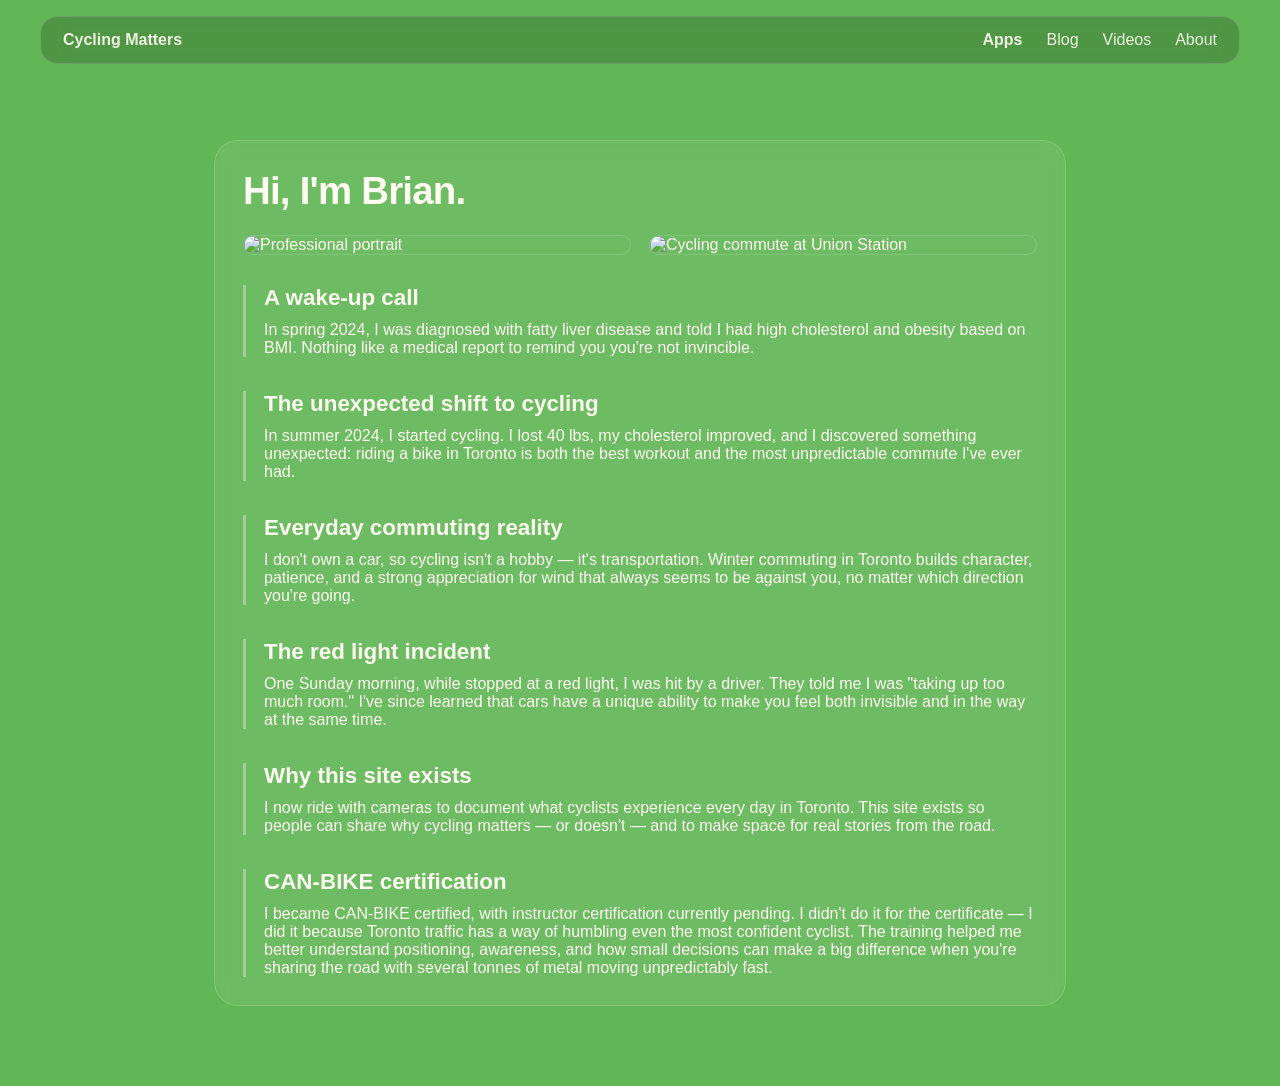
==== about.html @ ab377547 "Initial site (baseline before nav changes)" ====
<!DOCTYPE html>
<html lang="en">
<head>
  <meta charset="UTF-8" />
  <meta name="viewport" content="width=device-width, initial-scale=1.0" />

  <title>About - Cycling Matters</title>

  <link rel="stylesheet" href="styles.css" />
  <script async src="https://www.googletagmanager.com/gtag/js?id=G-8XK3BHK2KQ"></script>
  <script>
    window.dataLayer = window.dataLayer || [];
    function gtag(){dataLayer.push(arguments);}
    gtag('js', new Date());
    gtag('config', 'G-8XK3BHK2KQ');
  </script>
  <script src="main.js"></script>
</head>

<body>

  <!-- NAV -->
  <nav class="navbar">
    <div class="brand">
      <a href="index.html">Cycling Matters</a>
    </div>
    <div class="nav-links">
      <div class="nav-dropdown">
        <button class="nav-dropdown-trigger" aria-haspopup="true">
          Apps
        </button>
        <div class="nav-dropdown-menu" role="menu">
          <a href="mediamanager.html" target="_blank" role="menuitem">Media Manager</a>
          <a href="cyclereport.html" target="_blank" role="menuitem">CycleReport</a>
        </div>
      </div>
      <a href="blog.html">Blog</a>
      <a href="https://www.youtube.com/@CyclingMatters-ca" target="_blank">Videos</a>
      <a href="about.html">About</a>
    </div>
  </nav>

  <div class="container">

    <div class="card">

      <h1 class="reveal">Hi, I'm Brian.</h1>

      <div class="image-grid reveal">
        <img src="https://cyclingmatters.ca/wp-content/uploads/2025/02/IMG_1087.jpg" alt="Professional portrait" />
        <img src="https://cyclingmatters.ca/wp-content/uploads/2025/02/IMG_2684-2-2048x2048.jpeg" alt="Cycling commute at Union Station" />
      </div>

      <div class="timeline">

        <div class="step reveal">
          <h2>A wake-up call</h2>
          <p>
            In spring 2024, I was diagnosed with fatty liver disease and told I had high cholesterol and obesity based on BMI. Nothing like a medical report to remind you you're not invincible.
          </p>
        </div>

        <div class="step reveal">
          <h2>The unexpected shift to cycling</h2>
          <p>
            In summer 2024, I started cycling. I lost 40 lbs, my cholesterol improved, and I discovered something unexpected: riding a bike in Toronto is both the best workout and the most unpredictable commute I've ever had.
          </p>
        </div>

        <div class="step reveal">
          <h2>Everyday commuting reality</h2>
          <p>
            I don't own a car, so cycling isn't a hobby — it's transportation. Winter commuting in Toronto builds character, patience, and a strong appreciation for wind that always seems to be against you, no matter which direction you're going.
          </p>
        </div>

        <div class="step reveal">
          <h2>The red light incident</h2>
          <p>
            One Sunday morning, while stopped at a red light, I was hit by a driver. They told me I was "taking up too much room." I've since learned that cars have a unique ability to make you feel both invisible and in the way at the same time.
          </p>
        </div>

        <div class="step reveal">
          <h2>Why this site exists</h2>
          <p>
            I now ride with cameras to document what cyclists experience every day in Toronto. This site exists so people can share why cycling matters — or doesn't — and to make space for real stories from the road.
          </p>
        </div>

        <div class="step reveal">
          <h2>CAN-BIKE certification</h2>
          <p>
            I became CAN-BIKE certified, with instructor certification currently pending. I didn't do it for the certificate — I did it because Toronto traffic has a way of humbling even the most confident cyclist. The training helped me better understand positioning, awareness, and how small decisions can make a big difference when you're sharing the road with several tonnes of metal moving unpredictably fast.
          </p>
        </div>

      </div>

    </div>

  </div>

  <script>
    const observer = new IntersectionObserver((entries) => {
      entries.forEach(entry => {
        if (entry.isIntersecting) {
          entry.target.classList.add("visible");
        }
      });
    }, { threshold: 0.15 });

    document.querySelectorAll(".reveal").forEach(el => {
      observer.observe(el);
    });
  </script>

</body>
</html>
---- styles.css ----
:root {
  --bg-green: #61B655;
  --text-cream: #FFFCF2;
  --card-bg: rgba(255,255,255,0.08);
  --border: rgba(255,255,255,0.14);

  --content-width: 760px;
}

* {
  margin: 0;
  padding: 0;
  box-sizing: border-box;
}

body {
  font-family: Arial, Helvetica, sans-serif;
  background: var(--bg-green);
  color: var(--text-cream);
}

/* =========================
   NAVBAR
========================= */

.navbar {
  position: fixed;
  top: 16px;
  left: 50%;
  transform: translateX(-50%);

  width: calc(100% - 24px);
  max-width: 1200px;

  display: flex;
  justify-content: space-between;
  align-items: center;

  padding: 14px 22px;

  background: rgba(0,0,0,0.18);
  backdrop-filter: blur(14px);

  border: 1px solid var(--border);
  border-radius: 18px;

  z-index: 9999;
  overflow: visible;
}

.navbar a {
  color: rgba(255,252,242,0.9);
  text-decoration: none;
}

.brand a {
  font-weight: 700;
}

.nav-links {
  display: flex;
  gap: 24px;
}

/* DROPDOWN */

.nav-dropdown {
  position: relative;
}

.nav-dropdown-trigger {
  background: none;
  border: none;
  padding: 0;
  cursor: pointer;

  color: rgba(255,252,242,0.9);
  font-size: inherit;
  font-family: inherit;

  display: inline-flex;
  align-items: center;
  gap: 4px;

  margin: 0;
  width: auto;
  border-radius: 0;

  -webkit-tap-highlight-color: transparent;
}

.nav-dropdown-trigger[aria-expanded="true"] .nav-dropdown-chevron {
  transform: rotate(180deg);
}

.nav-dropdown-menu {
  display: none;

  position: absolute;
  top: calc(100% + 12px);
  right: 0;

  background: rgba(20,20,20,0.92);
  backdrop-filter: blur(14px);

  border: 1px solid rgba(255,252,242,0.18);
  border-radius: 12px;

  padding: 8px;
  min-width: 170px;

  z-index: 9999;
}

.nav-dropdown-menu.open {
  display: block;
}

.nav-dropdown-menu a {
  display: block;
  padding: 9px 12px;
  border-radius: 8px;
  color: #FFFCF2;
  text-decoration: none;
}

.nav-dropdown-menu a + a {
  border-top: 0.5px solid rgba(255,252,242,0.12);
}

.nav-dropdown-menu a:hover {
  background: rgba(255,255,255,0.1);
}



/* =========================
   HERO
========================= */

.hero {
  min-height: 100vh;

  display: flex;
  flex-direction: column;
  align-items: center;

  padding:
    140px
    20px
    80px;
}

.hero-image {
  width: min(92vw, 720px);
  margin-bottom: 50px;
}

/* =========================
   TESTIMONIALS
========================= */

.testimonial-wrapper {
  width: 100%;
  max-width: var(--content-width);

  margin: 0 auto 60px auto;
}

.testimonial {
  width: 100%;

  background: var(--card-bg);

  border: 1px solid var(--border);
  border-radius: 24px;

  padding: 40px;

  text-align: center;
}

.testimonial > h1 {
  font-size: 2rem;
  line-height: 1.4;
  font-weight: 700;

  margin-bottom: 20px;
}

.testimonial > h2 {
  font-size: 1.1rem;
  font-weight: 400;

  opacity: 0.85;
}

/* =========================
   FEEDBACK TITLE
========================= */

.feedback-title {
  width: 100%;
  max-width: var(--content-width);

  margin: 0 auto 24px auto;

  text-align: center;

  font-size: 2.2rem;
  font-weight: 800;

  color: var(--text-cream);
}

/* =========================
   FORM
========================= */

#storyForm {
  width: 100%;
  max-width: var(--content-width);

  margin: 0 auto;
}

#formFields {
  width: 100%;
}

/* TEXTAREA */

#messageBox {
  width: 100%;
  height: 96px;

  display: block;

  resize: none;

  padding: 18px;

  border: none;
  border-radius: 18px;

  background: #FFFCF2;
  color: #2f2f2f;

  font-size: 1rem;
  font-family: inherit;
}

/* CHARACTER COUNT */

.char-row {
  width: 100%;

  display: flex;
  justify-content: flex-end;

  margin-top: 8px;
}

.char-count {
  color: var(--text-cream);

  font-size: 0.9rem;
}

/* BUTTON */

button {
  display: block;
  margin: 16px auto 0;

  padding: 14px 28px;

  border: none;
  border-radius: 999px;

  background: #FFFCF2;
  color: #61B655;

  font-weight: 700;
  cursor: pointer;
}

button:hover {
  opacity: 0.92;
}

/* THANK YOU */

#thankYou {
  display: none;

  width: 100%;

  text-align: center;

  color: var(--text-cream);

  font-size: 1.8rem;
  font-weight: 800;

  margin-top: 20px;
}

/* =========================
   BLOG LIST
========================= */

.blog-container {
  width: 100%;
  max-width: var(--content-width);

  margin: 0 auto;

  padding: 120px 20px 80px;
}

.blog-container h1 {
  font-size: 2.2rem;
  font-weight: 800;

  margin-bottom: 40px;

  text-align: center;
}

.blog-card {
  display: block;

  background: var(--card-bg);

  border: 1px solid var(--border);
  border-radius: 24px;

  padding: 32px;

  margin-bottom: 20px;

  text-decoration: none;
  color: var(--text-cream);

  transition: background 0.2s;
}

.blog-card:hover {
  background: rgba(255,255,255,0.14);
}

.blog-card-image {
  width: 100%;

  height: 200px;
  object-fit: cover;

  border-radius: 16px;

  margin-bottom: 20px;
}

.blog-card h2 {
  font-size: 1.4rem;
  font-weight: 700;

  margin-bottom: 8px;
}

.blog-card .blog-date {
  font-size: 0.85rem;
  opacity: 0.7;

  margin-bottom: 12px;
}

.blog-card p {
  font-size: 1rem;
  line-height: 1.6;
  opacity: 0.9;
}

/* =========================
   BLOG POST
========================= */

.post-container {
  width: 100%;
  max-width: var(--content-width);

  margin: 0 auto;

  padding: 120px 20px 80px;
}

.post-back {
  display: inline-block;

  margin-bottom: 32px;

  font-size: 0.9rem;
  opacity: 0.8;

  color: var(--text-cream);
  text-decoration: none;
}

.post-back:hover {
  opacity: 1;
}

.post-feature-image {
  width: 100%;

  max-height: 400px;
  object-fit: cover;

  border-radius: 20px;

  margin-bottom: 32px;
}

.post-container h1 {
  font-size: 2rem;
  font-weight: 800;
  line-height: 1.3;

  margin-bottom: 12px;
}

.post-date {
  font-size: 0.85rem;
  opacity: 0.7;

  margin-bottom: 40px;
}

.post-body p {
  font-size: 1.05rem;
  line-height: 1.8;
  margin-bottom: 24px;
  opacity: 0.95;
}

.post-body h2 {
  font-size: 1.4rem;
  font-weight: 700;
  margin: 36px 0 12px;
}

.post-body h3 {
  font-size: 1.1rem;
  font-weight: 700;
  margin: 28px 0 8px;
}

.post-body blockquote {
  border-left: 3px solid rgba(255,252,242,0.4);
  border-radius: 0;
  margin: 24px 0;
  padding: 4px 20px;
  font-style: italic;
  opacity: 0.85;
}

.post-body hr {
  border: none;
  border-top: 1px solid rgba(255,252,242,0.15);
  margin: 36px 0;
}

.post-body ol {
  padding-left: 1.5rem;
  margin-bottom: 24px;
}

.post-body ol li {
  font-size: 1.05rem;
  line-height: 1.8;
  margin-bottom: 12px;
  opacity: 0.95;
}

.post-body a {
  color: #FFFCF2;
  text-decoration: underline;
  opacity: 0.9;
}

/* =========================
   MOBILE
========================= */

/* =========================
   ABOUT
========================= */

.container {
  max-width: 900px;
  margin: 0 auto;
  padding: 140px 24px 80px;
}

.card {
  background: var(--card-bg);
  border: 1px solid var(--border);
  border-radius: 24px;
  padding: 28px;
  backdrop-filter: blur(10px);
}

.card h1 {
  font-size: 2.4rem;
  margin-bottom: 22px;
  letter-spacing: -0.02em;
}

.image-grid {
  display: grid;
  grid-template-columns: 1fr 1fr;
  gap: 18px;
  margin: 20px 0 30px;
}

.image-grid img {
  width: 100%;
  border-radius: 18px;
  border: 1px solid var(--border);
  object-fit: cover;
  transition: transform 0.3s ease;
}

.image-grid img:hover {
  transform: scale(1.02);
}

.timeline {
  display: flex;
  flex-direction: column;
  gap: 34px;
  margin-top: 20px;
}

.step {
  padding-left: 18px;
  border-left: 3px solid rgba(255,252,242,0.35);
}

.step h2 {
  font-size: 1.4rem;
  margin-bottom: 10px;
  font-weight: 700;
}

/* SCROLL REVEAL */

.reveal {
  opacity: 0;
  transform: translateY(18px);
  transition: all 0.7s ease;
}

.reveal.visible {
  opacity: 1;
  transform: translateY(0);
}

/* =========================
   MOBILE
========================= */

@media (max-width: 768px) {

  .testimonial {
    padding: 28px;
  }

  .testimonial > h1 {
    font-size: 1.5rem;
  }

  .feedback-title {
    font-size: 1.8rem;
  }

  .nav-links {
    gap: 16px;
  }

  .image-grid {
    grid-template-columns: 1fr;
  }

}
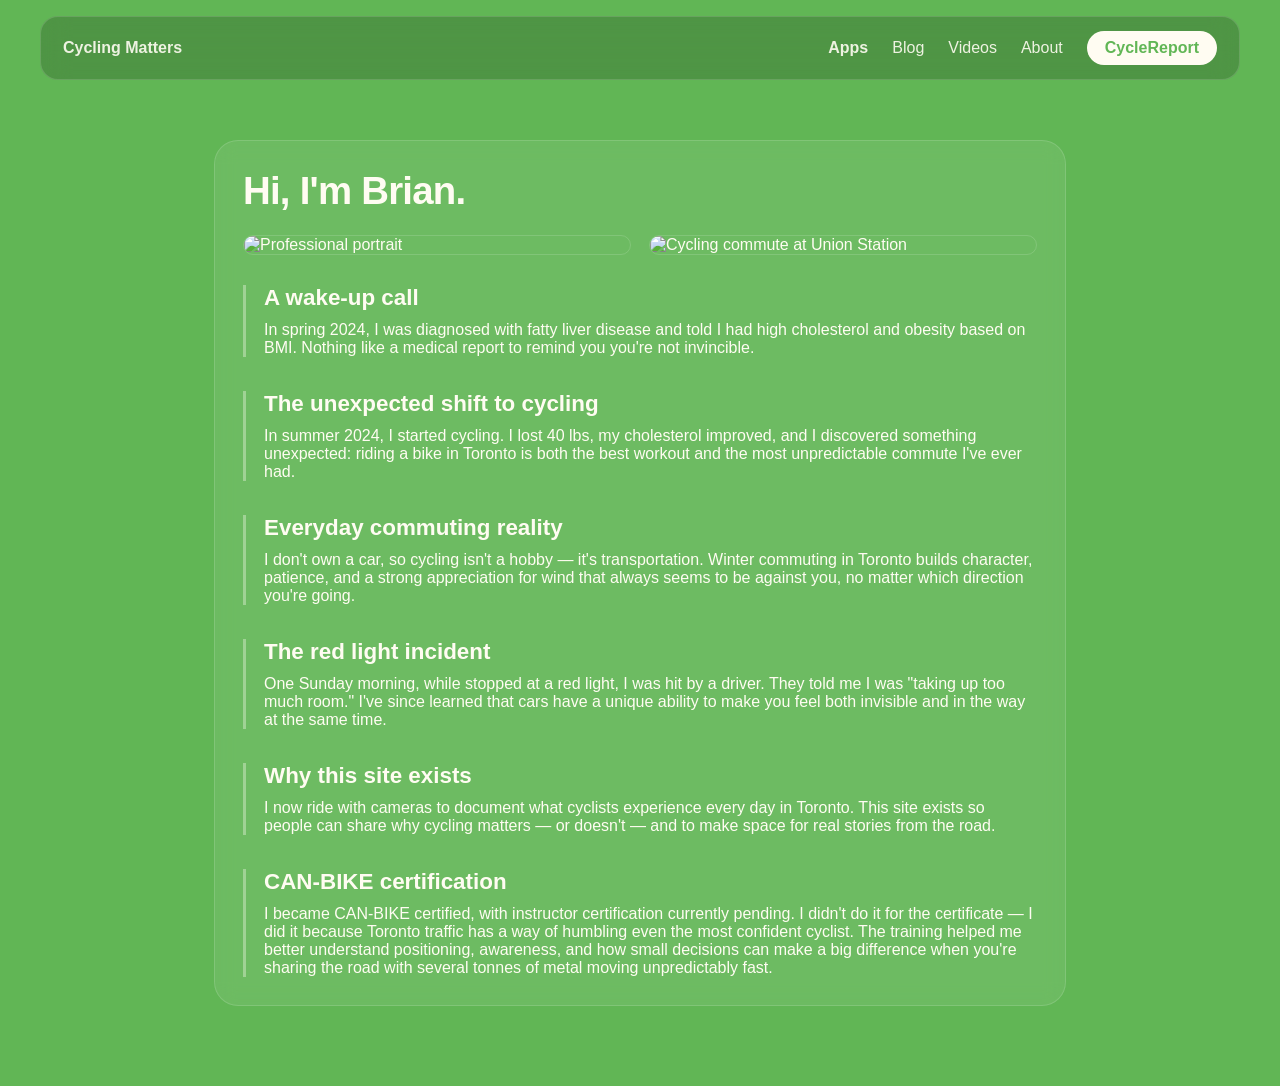
==== commit 25ca8e9b: "Shared nav: CycleReport button, mobile hamburger - navbar.html is now the single nav, loaded into ev" ====
--- a/about.html
+++ b/about.html
@@ -20,25 +20,7 @@
 <body>
 
   <!-- NAV -->
-  <nav class="navbar">
-    <div class="brand">
-      <a href="index.html">Cycling Matters</a>
-    </div>
-    <div class="nav-links">
-      <div class="nav-dropdown">
-        <button class="nav-dropdown-trigger" aria-haspopup="true">
-          Apps
-        </button>
-        <div class="nav-dropdown-menu" role="menu">
-          <a href="mediamanager.html" target="_blank" role="menuitem">Media Manager</a>
-          <a href="cyclereport.html" target="_blank" role="menuitem">CycleReport</a>
-        </div>
-      </div>
-      <a href="blog.html">Blog</a>
-      <a href="https://www.youtube.com/@CyclingMatters-ca" target="_blank">Videos</a>
-      <a href="about.html">About</a>
-    </div>
-  </nav>
+  <div id="site-nav"></div>
 
   <div class="container">
 
--- a/styles.css
+++ b/styles.css
@@ -592,4 +592,89 @@
     grid-template-columns: 1fr;
   }
 
-}+}
+/* ===== CycleReport button + mobile hamburger (proposed) ===== */
+.nav-links { margin-left: auto; align-items: center; }
+
+.navbar a.nav-cta {
+  display: inline-block;
+  margin-left: 24px;
+  padding: 8px 18px;
+  border-radius: 999px;
+  background: #FFFCF2;
+  color: #61B655;
+  font-weight: 700;
+  white-space: nowrap;
+}
+.navbar a.nav-cta:hover { opacity: 0.92; }
+
+/* hamburger: hidden on desktop */
+.navbar .nav-toggle { display: none; }
+
+@media (max-width: 640px) {
+  .navbar { padding: 12px 14px; }
+
+  .navbar a.nav-cta { margin-left: auto; padding: 6px 12px; font-size: 0.88rem; }
+
+  .navbar .nav-toggle {
+    display: inline-flex;
+    flex-direction: column;
+    justify-content: center;
+    gap: 5px;
+    width: 40px;
+    height: 36px;
+    margin: 0 0 0 8px;
+    padding: 0 9px;
+    border-radius: 10px;
+    background: none;
+    border: 1px solid var(--border);
+  }
+  .nav-toggle span {
+    display: block;
+    height: 2px;
+    border-radius: 2px;
+    background: rgba(255,252,242,0.9);
+  }
+
+  /* links become a dropdown panel under the bar */
+  .nav-links {
+    display: none;
+    position: absolute;
+    top: calc(100% + 12px);
+    left: 0;
+    right: 0;
+    flex-direction: column;
+    align-items: stretch;
+    gap: 0;
+    padding: 8px;
+    background: rgba(20,20,20,0.92);
+    backdrop-filter: blur(14px);
+    border: 1px solid rgba(255,252,242,0.18);
+    border-radius: 12px;
+  }
+  .navbar.menu-open .nav-links { display: flex; }
+
+  .nav-links > a,
+  .nav-dropdown-trigger {
+    display: block;
+    width: 100%;
+    padding: 12px;
+    border-radius: 8px;
+    text-align: left;
+    color: #FFFCF2;
+  }
+  .nav-links > a:hover,
+  .nav-dropdown-trigger:hover { background: rgba(255,255,255,0.1); }
+  .nav-links > * + * { border-top: 0.5px solid rgba(255,252,242,0.12); }
+
+  /* Apps menu opens inline inside the panel */
+  .nav-dropdown-menu {
+    position: static;
+    background: none;
+    border: none;
+    backdrop-filter: none;
+    padding: 0 0 4px 12px;
+    min-width: 0;
+  }
+  .nav-dropdown-menu a { padding: 10px 12px; }
+}
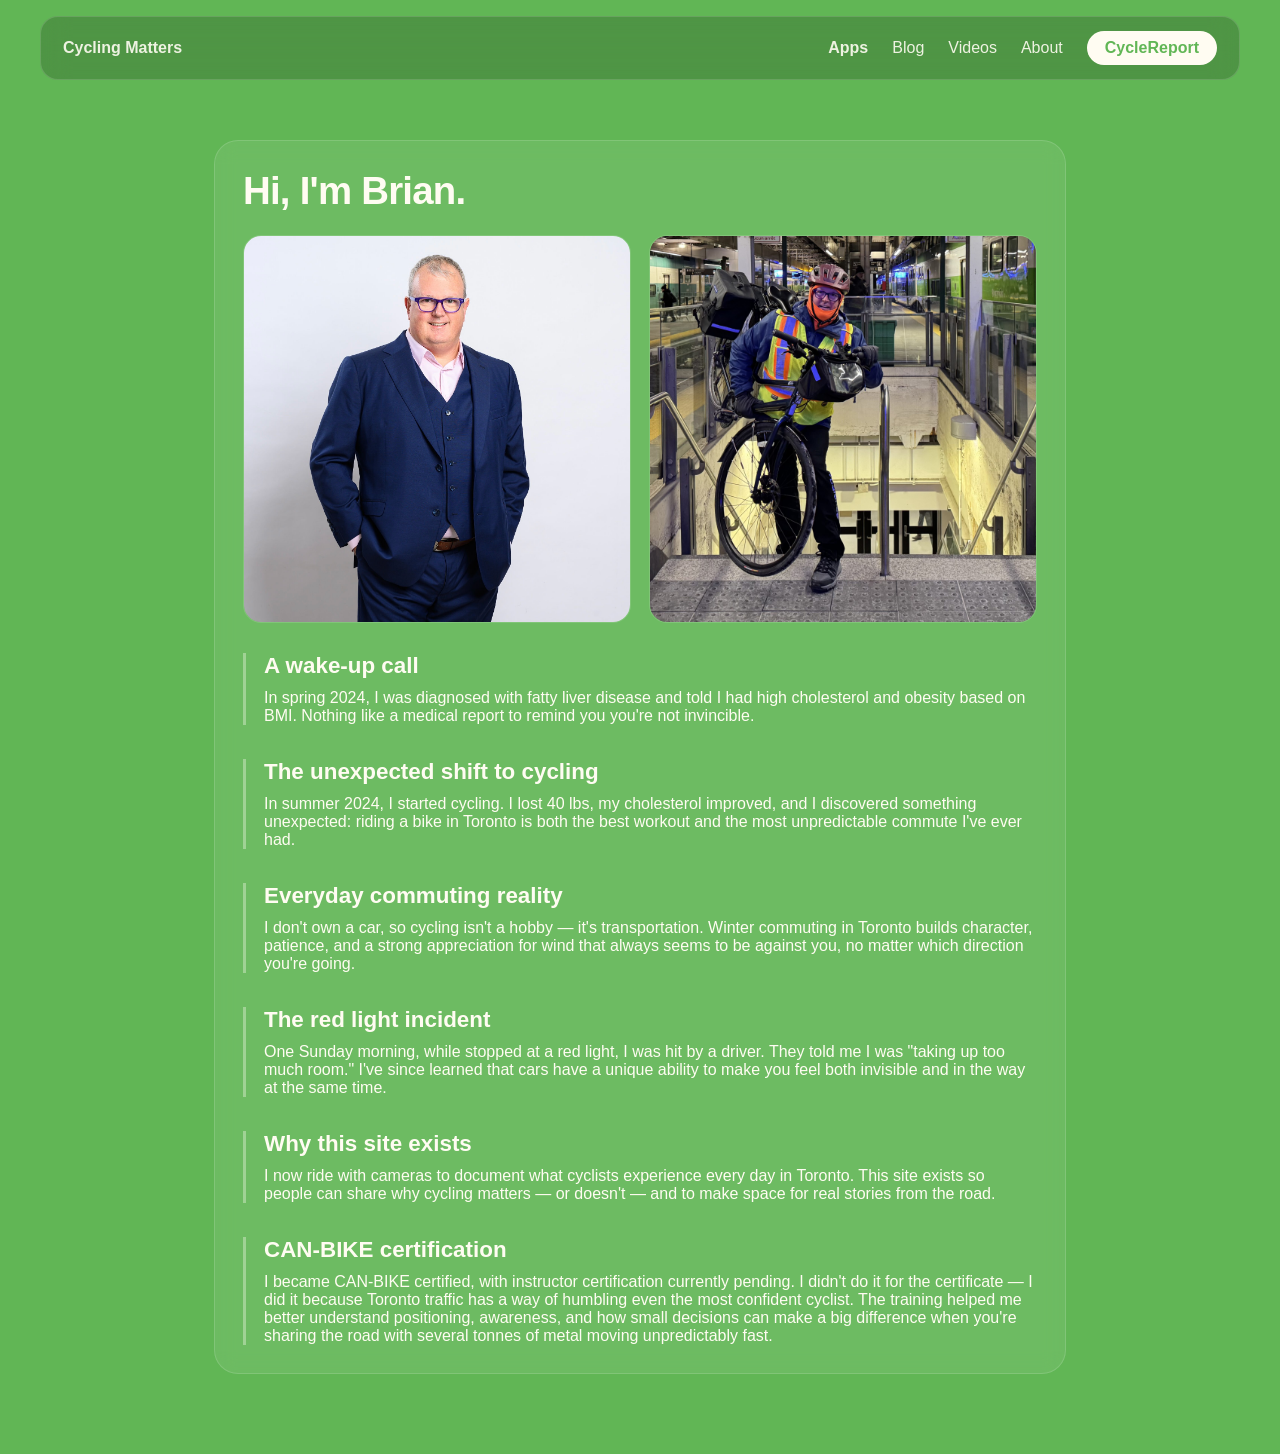
==== commit e3729d48: "Use local images now that cyclingmatters.ca is served from GitHub Pages The custom domain no longer " ====
--- a/about.html
+++ b/about.html
@@ -29,8 +29,8 @@
       <h1 class="reveal">Hi, I'm Brian.</h1>
 
       <div class="image-grid reveal">
-        <img src="https://cyclingmatters.ca/wp-content/uploads/2025/02/IMG_1087.jpg" alt="Professional portrait" />
-        <img src="https://cyclingmatters.ca/wp-content/uploads/2025/02/IMG_2684-2-2048x2048.jpeg" alt="Cycling commute at Union Station" />
+        <img src="images/about%20-%20brian%20portrait.jpg" alt="Professional portrait" />
+        <img src="images/about%20-%20brian%20union%20station.jpg" alt="Cycling commute at Union Station" />
       </div>
 
       <div class="timeline">
